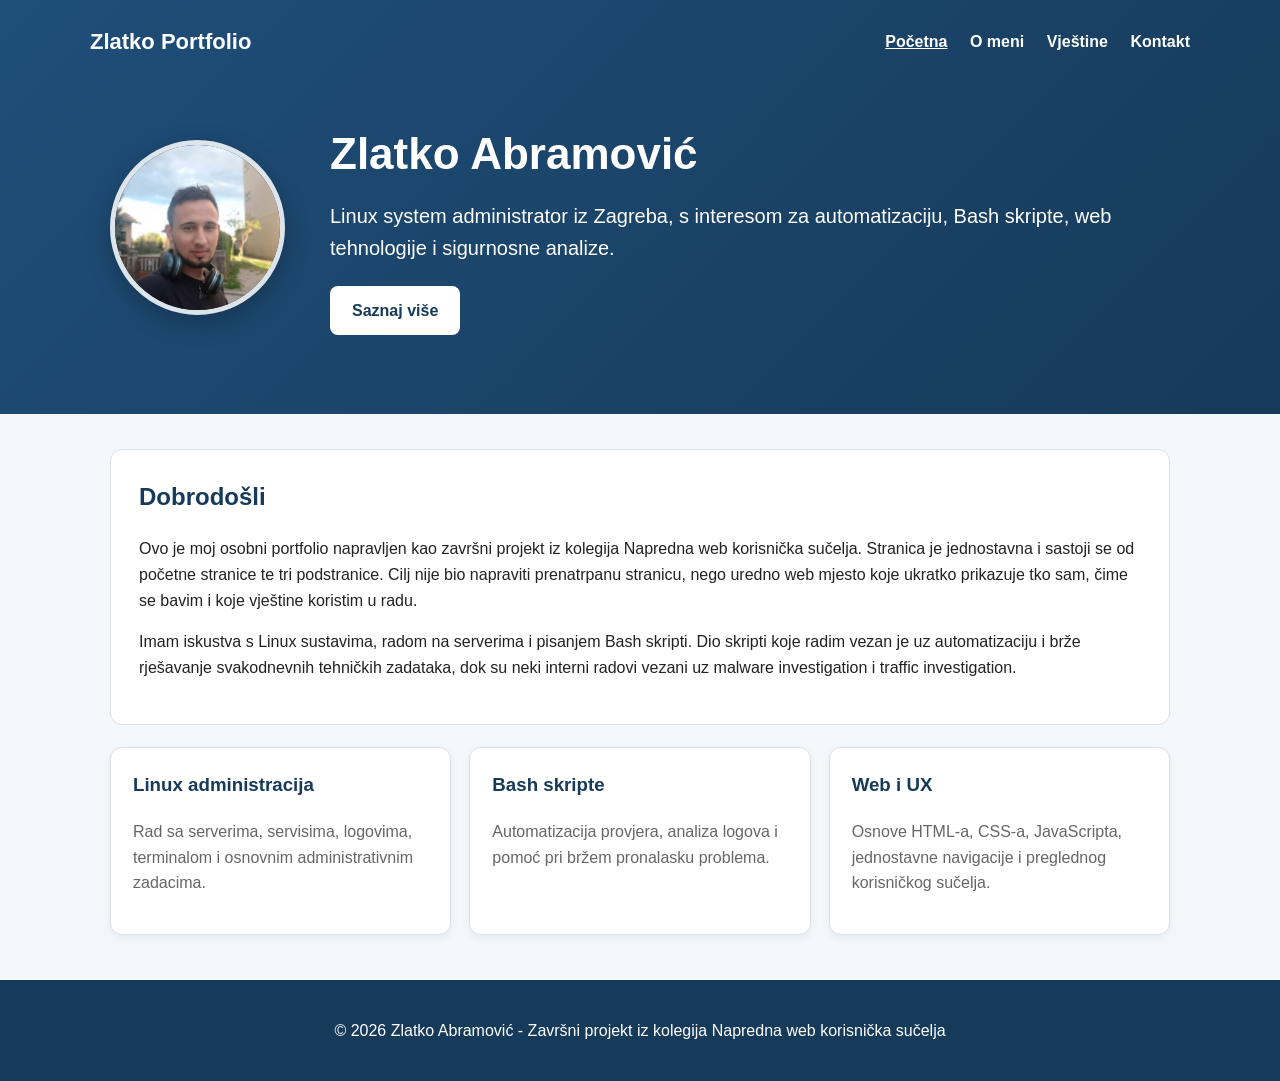
==== index.html @ f06bba99 "Add files via upload Dodani fajlovi za NWKS portfolio" ====
<!DOCTYPE html>
<html lang="hr">
<head>
  <meta charset="UTF-8">
  <meta name="description" content="Osobni portfolio izrađen kao završni projekt iz kolegija Napredna web korisnička sučelja.">
  <meta name="viewport" content="width=device-width, initial-scale=1.0">
  <title>Zlatko Abramović - Portfolio</title>
  <link rel="stylesheet" href="style.css">
</head>
<body>
<header>
  <div class="navbar">
    <div class="logo">Zlatko Portfolio</div>
    <nav>
      <a href="index.html" class="active">Početna</a>
<a href="o-meni.html" class="">O meni</a>
<a href="vjestine.html" class="">Vještine</a>
<a href="kontakt.html" class="">Kontakt</a>
    </nav>
  </div>
  
  <section class="hero">
    <img src="zlatko-slika.jpg" alt="Zlatko Abramović" class="profile-photo">
    <div>
      <h1>Zlatko Abramović</h1>
      <p>Linux system administrator iz Zagreba, s interesom za automatizaciju, Bash skripte, web tehnologije i sigurnosne analize.</p>
      <a class="button" href="o-meni.html">Saznaj više</a>
    </div>
  </section>

</header>


<main>
  <section class="section">
    <h2>Dobrodošli</h2>
    <p>
      Ovo je moj osobni portfolio napravljen kao završni projekt iz kolegija Napredna web korisnička sučelja.
      Stranica je jednostavna i sastoji se od početne stranice te tri podstranice. Cilj nije bio napraviti
      prenatrpanu stranicu, nego uredno web mjesto koje ukratko prikazuje tko sam, čime se bavim i koje
      vještine koristim u radu.
    </p>
    <p>
      Imam iskustva s Linux sustavima, radom na serverima i pisanjem Bash skripti. Dio skripti koje radim
      vezan je uz automatizaciju i brže rješavanje svakodnevnih tehničkih zadataka, dok su neki interni
      radovi vezani uz malware investigation i traffic investigation.
    </p>
  </section>

  <section class="cards">
    <article class="card">
      <h3>Linux administracija</h3>
      <p>Rad sa serverima, servisima, logovima, terminalom i osnovnim administrativnim zadacima.</p>
    </article>
    <article class="card">
      <h3>Bash skripte</h3>
      <p>Automatizacija provjera, analiza logova i pomoć pri bržem pronalasku problema.</p>
    </article>
    <article class="card">
      <h3>Web i UX</h3>
      <p>Osnove HTML-a, CSS-a, JavaScripta, jednostavne navigacije i preglednog korisničkog sučelja.</p>
    </article>
  </section>
</main>

<footer>
  <p>© 2026 Zlatko Abramović - Završni projekt iz kolegija Napredna web korisnička sučelja</p>
</footer>

</body>
</html>
---- style.css ----
:root {
  --primary: #1f4e79;
  --primary-dark: #163a59;
  --accent: #2f80ed;
  --background: #f4f7fb;
  --text: #222;
  --muted: #666;
  --white: #fff;
  --border: #d9e2ec;
}

* { box-sizing: border-box; }

body {
  margin: 0;
  font-family: Arial, Helvetica, sans-serif;
  background-color: var(--background);
  color: var(--text);
  line-height: 1.6;
}

header {
  background: linear-gradient(135deg, var(--primary), var(--primary-dark));
  color: var(--white);
  padding: 24px 20px;
}

.navbar {
  max-width: 1100px;
  margin: 0 auto;
  display: flex;
  justify-content: space-between;
  align-items: center;
  gap: 20px;
}

.logo {
  font-size: 22px;
  font-weight: bold;
}

nav a {
  color: var(--white);
  text-decoration: none;
  margin-left: 18px;
  font-weight: bold;
}

nav a:hover, nav a.active { text-decoration: underline; }

.hero {
  max-width: 1100px;
  margin: 0 auto;
  padding: 60px 20px 55px;
  display: grid;
  grid-template-columns: 190px 1fr;
  gap: 30px;
  align-items: center;
}

.profile-photo {
  width: 175px;
  height: 175px;
  object-fit: cover;
  border-radius: 50%;
  border: 5px solid rgba(255, 255, 255, 0.85);
  box-shadow: 0 8px 24px rgba(0, 0, 0, 0.25);
}

.hero h1 {
  font-size: 44px;
  margin: 0 0 10px;
}

.hero p {
  font-size: 20px;
  max-width: 800px;
  margin: 0 0 22px;
}

.button {
  display: inline-block;
  background-color: var(--white);
  color: var(--primary-dark);
  padding: 12px 22px;
  border-radius: 8px;
  text-decoration: none;
  font-weight: bold;
}

main {
  max-width: 1100px;
  margin: 35px auto;
  padding: 0 20px;
}

.page-title, .section {
  background-color: var(--white);
  padding: 28px;
  border-radius: 12px;
  border: 1px solid var(--border);
  margin-bottom: 22px;
}

.page-title h1, .section h2, .card h3, .work-item h3 {
  margin-top: 0;
  color: var(--primary-dark);
}

.about-layout {
  display: grid;
  grid-template-columns: 220px 1fr;
  gap: 26px;
  align-items: start;
}

.about-photo {
  width: 220px;
  max-width: 100%;
  border-radius: 14px;
  border: 1px solid var(--border);
  box-shadow: 0 3px 12px rgba(0, 0, 0, 0.10);
}

.cards {
  display: grid;
  grid-template-columns: repeat(3, 1fr);
  gap: 18px;
  margin-top: 20px;
}

.card {
  background-color: var(--white);
  border: 1px solid var(--border);
  border-radius: 12px;
  padding: 22px;
  box-shadow: 0 3px 10px rgba(0, 0, 0, 0.06);
}

.card p { color: var(--muted); }

.badge {
  display: inline-block;
  background-color: #e8f1fb;
  color: var(--primary-dark);
  padding: 6px 10px;
  border-radius: 20px;
  font-size: 14px;
  margin: 4px 5px 4px 0;
}

.work-list {
  display: grid;
  grid-template-columns: 1fr 1fr;
  gap: 18px;
}

.work-item {
  background-color: #f8fafc;
  border-left: 5px solid var(--accent);
  padding: 18px;
  border-radius: 8px;
}

.github-box {
  background-color: #eef6ff;
  border: 1px solid #c9e1ff;
  border-radius: 10px;
  padding: 18px;
  margin-top: 18px;
}

.github-box a {
  color: var(--primary-dark);
  font-weight: bold;
}

.contact-box {
  display: grid;
  grid-template-columns: 1fr 1fr;
  gap: 24px;
}

form {
  display: flex;
  flex-direction: column;
  gap: 12px;
}

label { font-weight: bold; }

input, textarea {
  width: 100%;
  padding: 12px;
  border: 1px solid var(--border);
  border-radius: 8px;
  font-family: inherit;
  font-size: 15px;
}

textarea {
  min-height: 130px;
  resize: vertical;
}

button {
  background-color: var(--primary);
  color: var(--white);
  border: none;
  border-radius: 8px;
  padding: 12px 18px;
  font-weight: bold;
  cursor: pointer;
}

button:hover { background-color: var(--primary-dark); }

#formMessage {
  margin-top: 10px;
  font-weight: bold;
  color: var(--primary-dark);
}

footer {
  background-color: var(--primary-dark);
  color: var(--white);
  text-align: center;
  padding: 22px;
  margin-top: 45px;
}

@media (max-width: 800px) {
  .navbar {
    flex-direction: column;
    align-items: flex-start;
  }

  nav a {
    display: inline-block;
    margin: 6px 12px 0 0;
  }

  .hero {
    grid-template-columns: 1fr;
    text-align: center;
  }

  .profile-photo {
    margin: 0 auto;
  }

  .hero h1 { font-size: 34px; }

  .cards, .work-list, .contact-box, .about-layout {
    grid-template-columns: 1fr;
  }
}
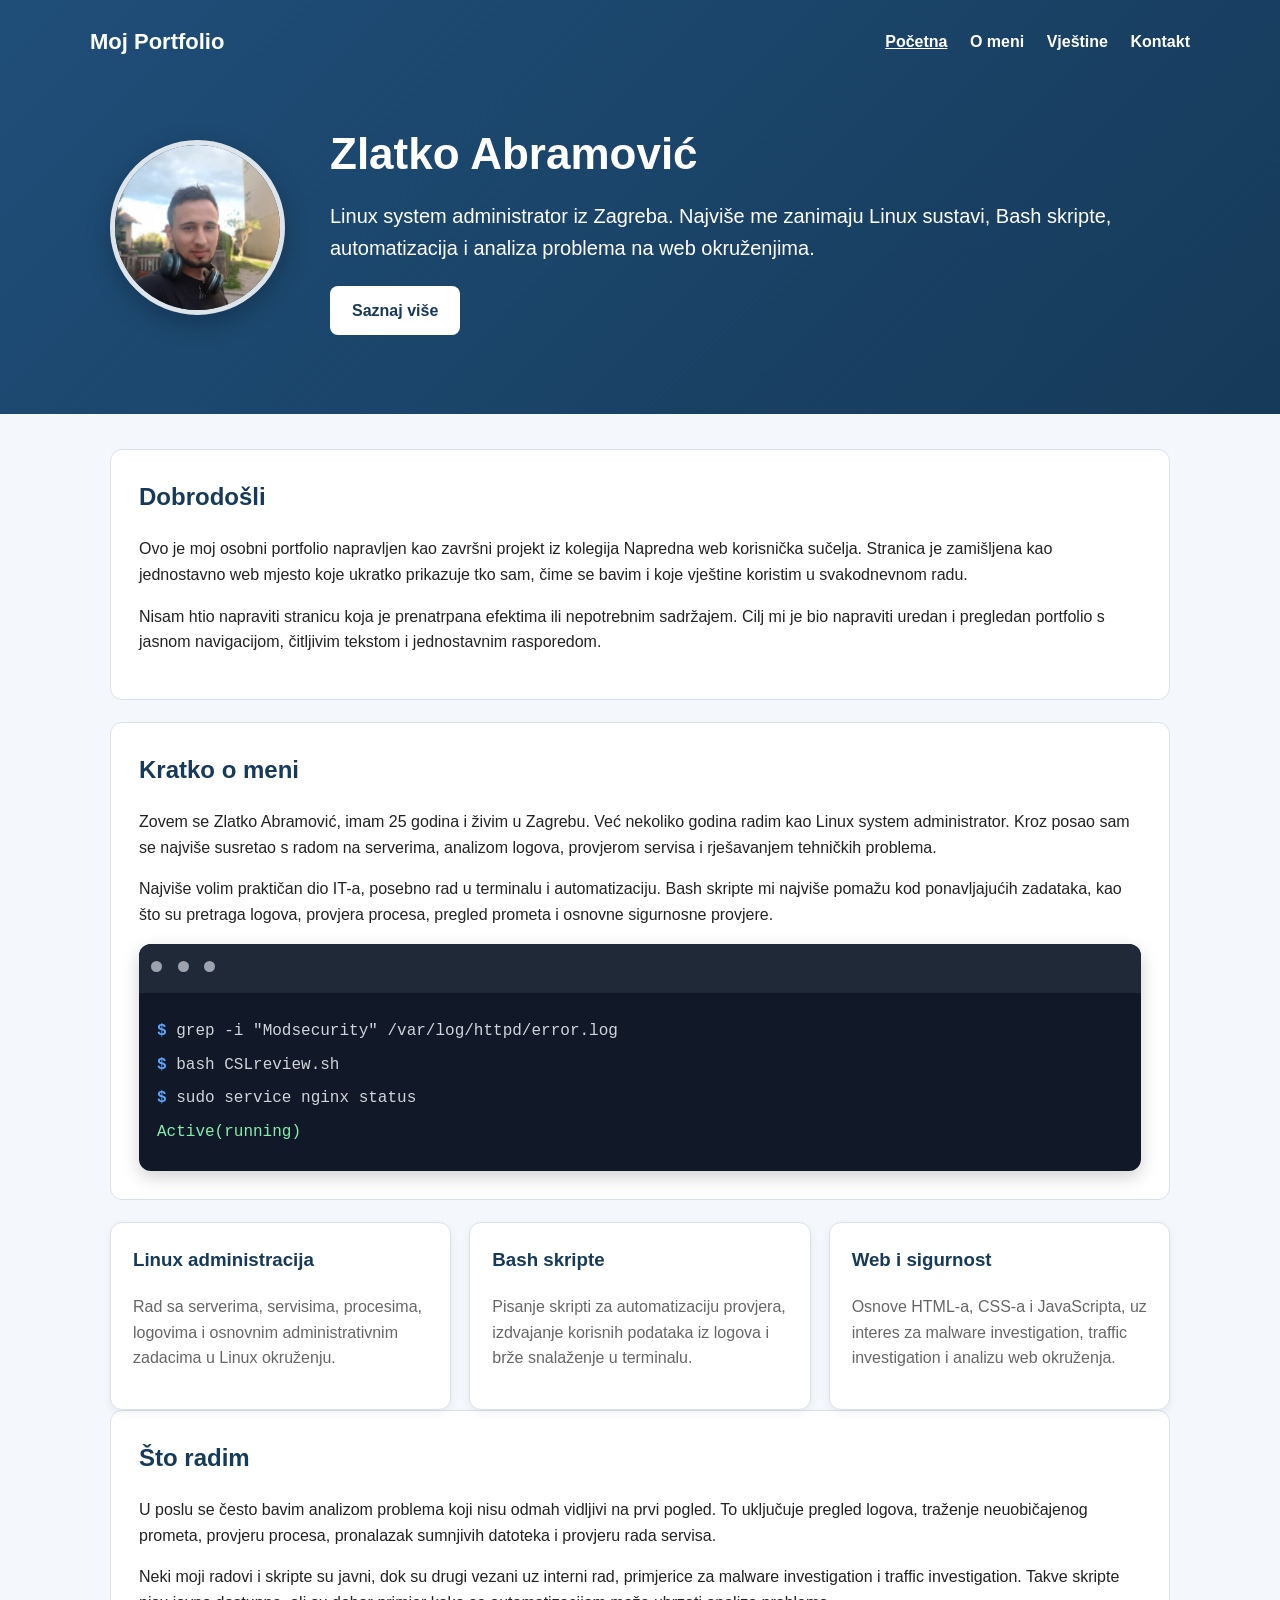
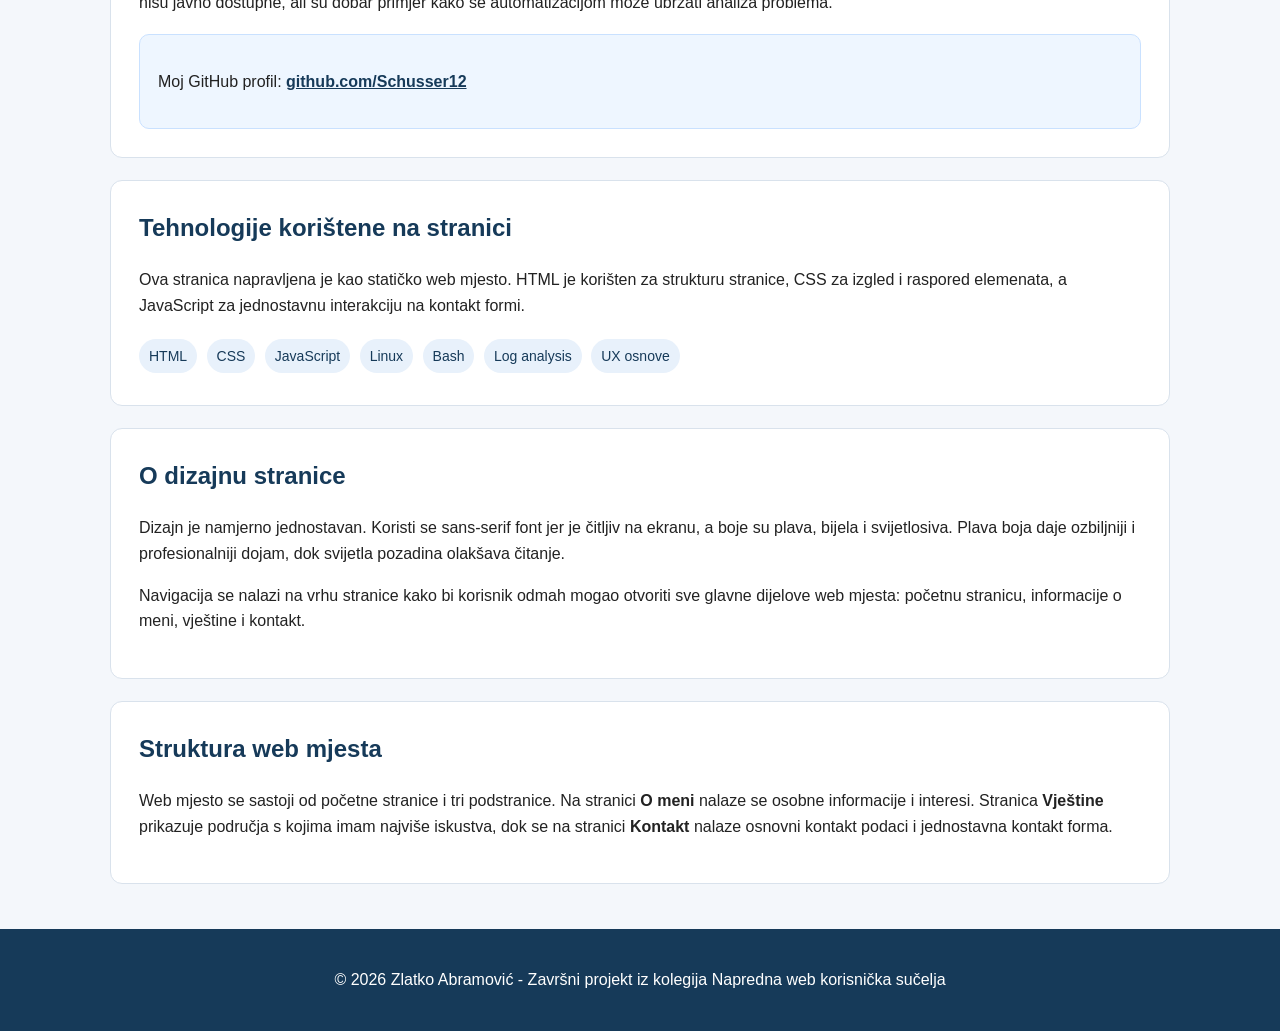
==== commit e15fa975: "Add files via upload" ====
--- a/index.html
+++ b/index.html
@@ -7,59 +7,179 @@
   <title>Zlatko Abramović - Portfolio</title>
   <link rel="stylesheet" href="style.css">
 </head>
+
 <body>
 <header>
   <div class="navbar">
-    <div class="logo">Zlatko Portfolio</div>
+    <div class="logo">Moj Portfolio</div>
+
     <nav>
       <a href="index.html" class="active">Početna</a>
-<a href="o-meni.html" class="">O meni</a>
-<a href="vjestine.html" class="">Vještine</a>
-<a href="kontakt.html" class="">Kontakt</a>
+      <a href="o-meni.html">O meni</a>
+      <a href="vjestine.html">Vještine</a>
+      <a href="kontakt.html">Kontakt</a>
     </nav>
   </div>
-  
+
   <section class="hero">
     <img src="zlatko-slika.jpg" alt="Zlatko Abramović" class="profile-photo">
+
     <div>
       <h1>Zlatko Abramović</h1>
-      <p>Linux system administrator iz Zagreba, s interesom za automatizaciju, Bash skripte, web tehnologije i sigurnosne analize.</p>
+      <p>
+        Linux system administrator iz Zagreba. Najviše me zanimaju Linux sustavi,
+        Bash skripte, automatizacija i analiza problema na web okruženjima.
+      </p>
       <a class="button" href="o-meni.html">Saznaj više</a>
     </div>
   </section>
-
 </header>
-
 
 <main>
   <section class="section">
     <h2>Dobrodošli</h2>
+
     <p>
-      Ovo je moj osobni portfolio napravljen kao završni projekt iz kolegija Napredna web korisnička sučelja.
-      Stranica je jednostavna i sastoji se od početne stranice te tri podstranice. Cilj nije bio napraviti
-      prenatrpanu stranicu, nego uredno web mjesto koje ukratko prikazuje tko sam, čime se bavim i koje
-      vještine koristim u radu.
+      Ovo je moj osobni portfolio napravljen kao završni projekt iz kolegija
+      Napredna web korisnička sučelja. Stranica je zamišljena kao jednostavno
+      web mjesto koje ukratko prikazuje tko sam, čime se bavim i koje vještine
+      koristim u svakodnevnom radu.
     </p>
+
     <p>
-      Imam iskustva s Linux sustavima, radom na serverima i pisanjem Bash skripti. Dio skripti koje radim
-      vezan je uz automatizaciju i brže rješavanje svakodnevnih tehničkih zadataka, dok su neki interni
-      radovi vezani uz malware investigation i traffic investigation.
+      Nisam htio napraviti stranicu koja je prenatrpana efektima ili nepotrebnim
+      sadržajem. Cilj mi je bio napraviti uredan i pregledan portfolio s jasnom
+      navigacijom, čitljivim tekstom i jednostavnim rasporedom.
     </p>
+  </section>
+
+  <section class="section">
+    <h2>Kratko o meni</h2>
+
+    <p>
+      Zovem se Zlatko Abramović, imam 25 godina i živim u Zagrebu. Već nekoliko
+      godina radim kao Linux system administrator. Kroz posao sam se najviše
+      susretao s radom na serverima, analizom logova, provjerom servisa i
+      rješavanjem tehničkih problema.
+    </p>
+
+    <p>
+      Najviše volim praktičan dio IT-a, posebno rad u terminalu i automatizaciju.
+      Bash skripte mi najviše pomažu kod ponavljajućih zadataka, kao što su pretraga logova,
+      provjera procesa, pregled prometa i osnovne sigurnosne provjere.
+    </p>
+	
+	<div class="terminal-card">
+     <div class="terminal-top">
+      <span></span>
+      <span></span>
+      <span></span>
+     </div>
+
+     <div class="terminal-body">
+      <p><span>$</span> grep -i "Modsecurity" /var/log/httpd/error.log</p>
+      <p><span>$</span> bash CSLreview.sh</p>
+      <p><span>$</span> sudo service nginx status</p>
+      <p class="terminal-ok">Active(running)</p>
+    </div>
+  </div>
+
   </section>
 
   <section class="cards">
     <article class="card">
       <h3>Linux administracija</h3>
-      <p>Rad sa serverima, servisima, logovima, terminalom i osnovnim administrativnim zadacima.</p>
+      <p>
+        Rad sa serverima, servisima, procesima, logovima i osnovnim
+        administrativnim zadacima u Linux okruženju.
+      </p>
     </article>
+
     <article class="card">
       <h3>Bash skripte</h3>
-      <p>Automatizacija provjera, analiza logova i pomoć pri bržem pronalasku problema.</p>
+      <p>
+        Pisanje skripti za automatizaciju provjera, izdvajanje korisnih podataka
+        iz logova i brže snalaženje u terminalu.
+      </p>
     </article>
+
     <article class="card">
-      <h3>Web i UX</h3>
-      <p>Osnove HTML-a, CSS-a, JavaScripta, jednostavne navigacije i preglednog korisničkog sučelja.</p>
+      <h3>Web i sigurnost</h3>
+      <p>
+        Osnove HTML-a, CSS-a i JavaScripta, uz interes za malware investigation,
+        traffic investigation i analizu web okruženja.
+      </p>
     </article>
+  </section>
+
+  <section class="section">
+    <h2>Što radim</h2>
+
+    <p>
+      U poslu se često bavim analizom problema koji nisu odmah vidljivi na prvi
+      pogled. To uključuje pregled logova, traženje neuobičajenog prometa,
+      provjeru procesa, pronalazak sumnjivih datoteka i provjeru rada servisa.
+    </p>
+
+    <p>
+      Neki moji radovi i skripte su javni, dok su drugi vezani uz interni rad,
+      primjerice za malware investigation i traffic investigation. Takve skripte
+      nisu javno dostupne, ali su dobar primjer kako se automatizacijom može
+      ubrzati analiza problema.
+    </p>
+
+    <div class="github-box">
+      <p>
+        Moj GitHub profil:
+        <a href="https://github.com/Schusser12" target="_blank">github.com/Schusser12</a>
+      </p>
+    </div>
+  </section>
+
+  <section class="section">
+    <h2>Tehnologije korištene na stranici</h2>
+
+    <p>
+      Ova stranica napravljena je kao statičko web mjesto. HTML je korišten za
+      strukturu stranice, CSS za izgled i raspored elemenata, a JavaScript za
+      jednostavnu interakciju na kontakt formi.
+    </p>
+
+    <span class="badge">HTML</span>
+    <span class="badge">CSS</span>
+    <span class="badge">JavaScript</span>
+    <span class="badge">Linux</span>
+    <span class="badge">Bash</span>
+    <span class="badge">Log analysis</span>
+    <span class="badge">UX osnove</span>
+  </section>
+
+  <section class="section">
+    <h2>O dizajnu stranice</h2>
+
+    <p>
+      Dizajn je namjerno jednostavan. Koristi se sans-serif font jer je čitljiv
+      na ekranu, a boje su plava, bijela i svijetlosiva. Plava boja daje
+      ozbiljniji i profesionalniji dojam, dok svijetla pozadina olakšava čitanje.
+    </p>
+
+    <p>
+      Navigacija se nalazi na vrhu stranice kako bi korisnik odmah mogao otvoriti
+      sve glavne dijelove web mjesta: početnu stranicu, informacije o meni,
+      vještine i kontakt.
+    </p>
+  </section>
+
+  <section class="section">
+    <h2>Struktura web mjesta</h2>
+
+    <p>
+      Web mjesto se sastoji od početne stranice i tri podstranice. Na stranici
+      <strong>O meni</strong> nalaze se osobne informacije i interesi. Stranica
+      <strong>Vještine</strong> prikazuje područja s kojima imam najviše iskustva,
+      dok se na stranici <strong>Kontakt</strong> nalaze osnovni kontakt podaci i
+      jednostavna kontakt forma.
+    </p>
   </section>
 </main>
 
@@ -68,4 +188,4 @@
 </footer>
 
 </body>
-</html>
+</html>
--- a/style.css
+++ b/style.css
@@ -255,3 +255,56 @@
     grid-template-columns: 1fr;
   }
 }
+
+.terminal-section {
+  display: grid;
+  grid-template-columns: 1.2fr 1fr;
+  gap: 24px;
+  align-items: center;
+}
+
+.terminal-card {
+  background-color: #111827;
+  color: #d1d5db;
+  border-radius: 12px;
+  overflow: hidden;
+  box-shadow: 0 6px 18px rgba(0, 0, 0, 0.18);
+  font-family: Consolas, "Courier New", monospace;
+}
+
+.terminal-top {
+  background-color: #1f2937;
+  padding: 12px;
+}
+
+.terminal-top span {
+  display: inline-block;
+  width: 11px;
+  height: 11px;
+  background-color: #9ca3af;
+  border-radius: 50%;
+  margin-right: 6px;
+}
+
+.terminal-body {
+  padding: 18px;
+}
+
+.terminal-body p {
+  margin: 8px 0;
+}
+
+.terminal-body span {
+  color: #60a5fa;
+  font-weight: bold;
+}
+
+.terminal-ok {
+  color: #86efac;
+}
+
+@media (max-width: 800px) {
+  .terminal-section {
+    grid-template-columns: 1fr;
+  }
+}
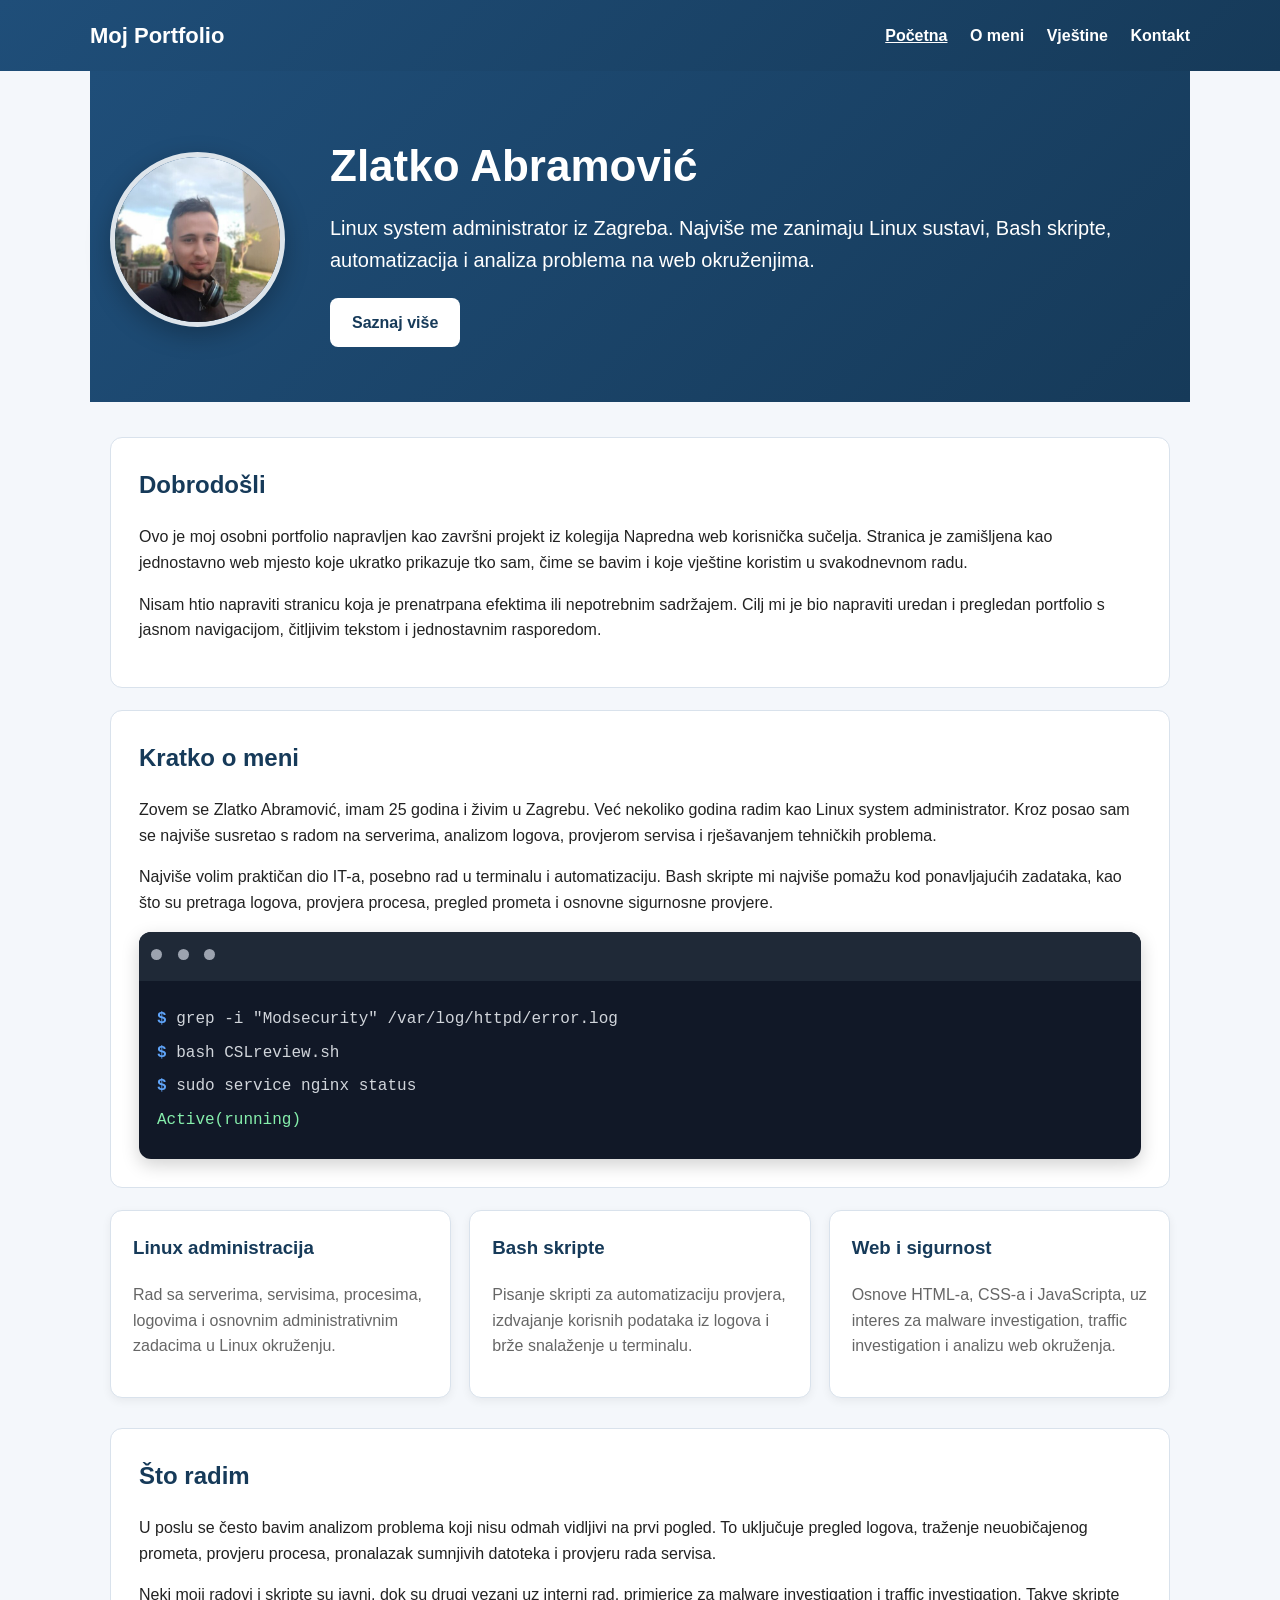
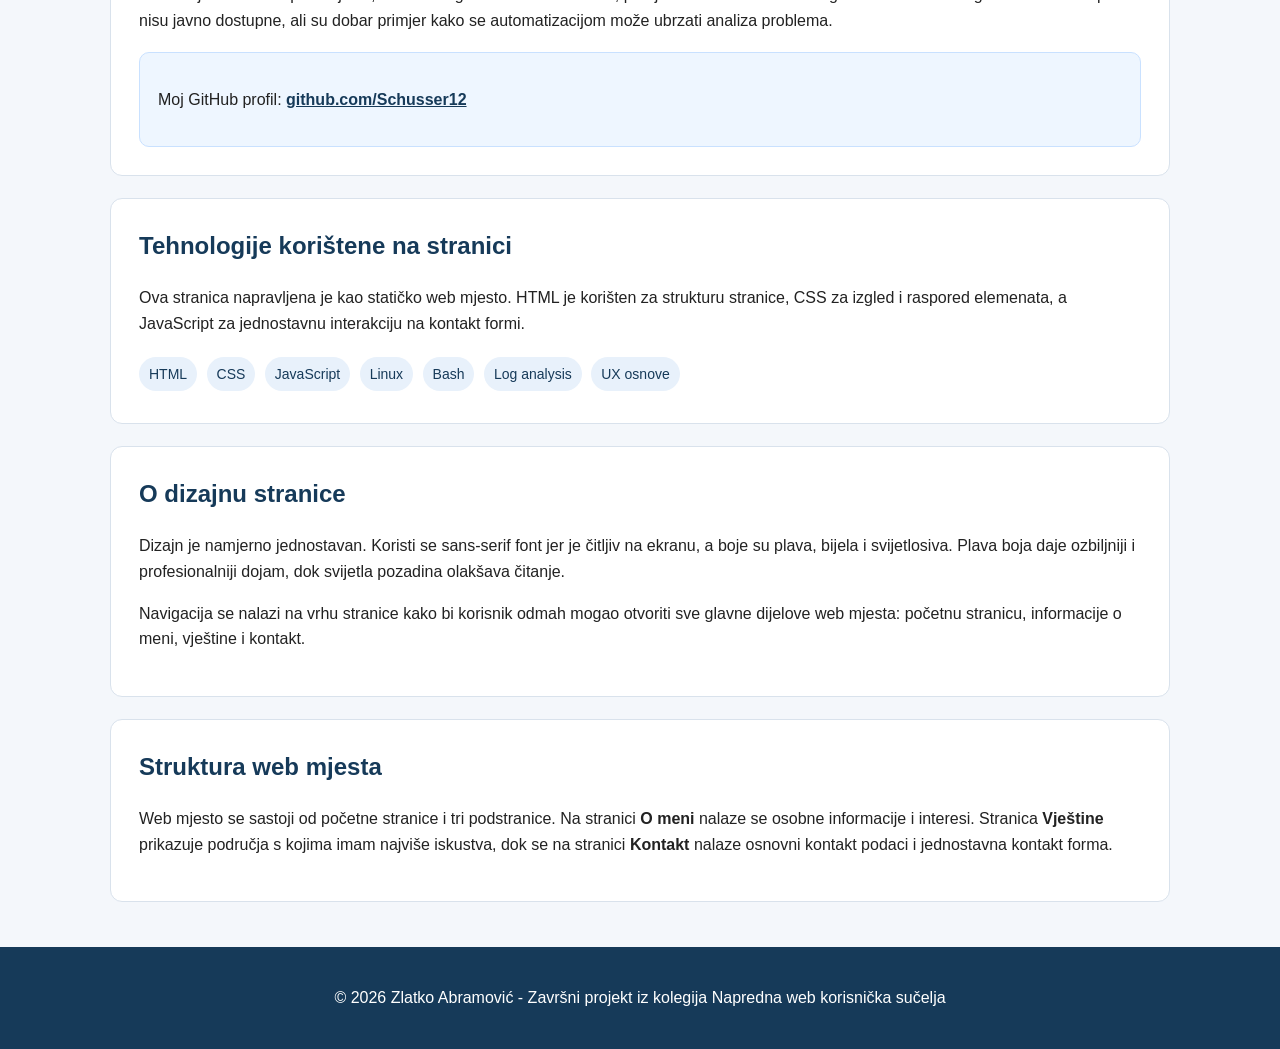
==== commit d56a6cfb: "Update index.html" ====
--- a/index.html
+++ b/index.html
@@ -20,6 +20,7 @@
       <a href="kontakt.html">Kontakt</a>
     </nav>
   </div>
+</header>
 
   <section class="hero">
     <img src="zlatko-slika.jpg" alt="Zlatko Abramović" class="profile-photo">
@@ -33,7 +34,7 @@
       <a class="button" href="o-meni.html">Saznaj više</a>
     </div>
   </section>
-</header>
+
 
 <main>
   <section class="section">
@@ -188,4 +189,4 @@
 </footer>
 
 </body>
-</html>+</html>
--- a/style.css
+++ b/style.css
@@ -20,9 +20,12 @@
 }
 
 header {
+  position: sticky;
+  top: 0;
+  z-index: 1000;
   background: linear-gradient(135deg, var(--primary), var(--primary-dark));
   color: var(--white);
-  padding: 24px 20px;
+  padding: 18px 20px;
 }
 
 .navbar {
@@ -34,9 +37,29 @@
   gap: 20px;
 }
 
+.hero {
+  background: linear-gradient(135deg, var(--primary), var(--primary-dark));
+  color: var(--white);
+  max-width: none;
+  margin: 0;
+  padding: 60px calc((100% - 1100px) / 2) 55px;
+  display: grid;
+  grid-template-columns: 190px 1fr;
+  gap: 30px;
+  align-items: center;
+}
+
 .logo {
   font-size: 22px;
   font-weight: bold;
+}
+
+@media (max-width: 800px) {
+  .hero {
+    padding: 45px 20px;
+    grid-template-columns: 1fr;
+    text-align: center;
+  }
 }
 
 nav a {
@@ -127,6 +150,7 @@
   grid-template-columns: repeat(3, 1fr);
   gap: 18px;
   margin-top: 20px;
+  margin-bottom: 30px;
 }
 
 .card {
@@ -152,14 +176,28 @@
 .work-list {
   display: grid;
   grid-template-columns: 1fr 1fr;
-  gap: 18px;
+  gap: 22px;
+  margin-bottom: 28px;
 }
 
 .work-item {
-  background-color: #f8fafc;
-  border-left: 5px solid var(--accent);
-  padding: 18px;
-  border-radius: 8px;
+  background-color: #ffffff;
+  border: 1px solid var(--border);
+  border-left: 6px solid var(--accent);
+  padding: 26px;
+  border-radius: 12px;
+  box-shadow: 0 3px 10px rgba(0, 0, 0, 0.06);
+}
+
+.work-item h3 {
+  margin-top: 0;
+  margin-bottom: 10px;
+  color: var(--primary-dark);
+}
+
+.work-item p {
+  margin-bottom: 0;
+  color: #444;
 }
 
 .github-box {
@@ -254,13 +292,6 @@
   .cards, .work-list, .contact-box, .about-layout {
     grid-template-columns: 1fr;
   }
-}
-
-.terminal-section {
-  display: grid;
-  grid-template-columns: 1.2fr 1fr;
-  gap: 24px;
-  align-items: center;
 }
 
 .terminal-card {
@@ -307,4 +338,4 @@
   .terminal-section {
     grid-template-columns: 1fr;
   }
-}+}
